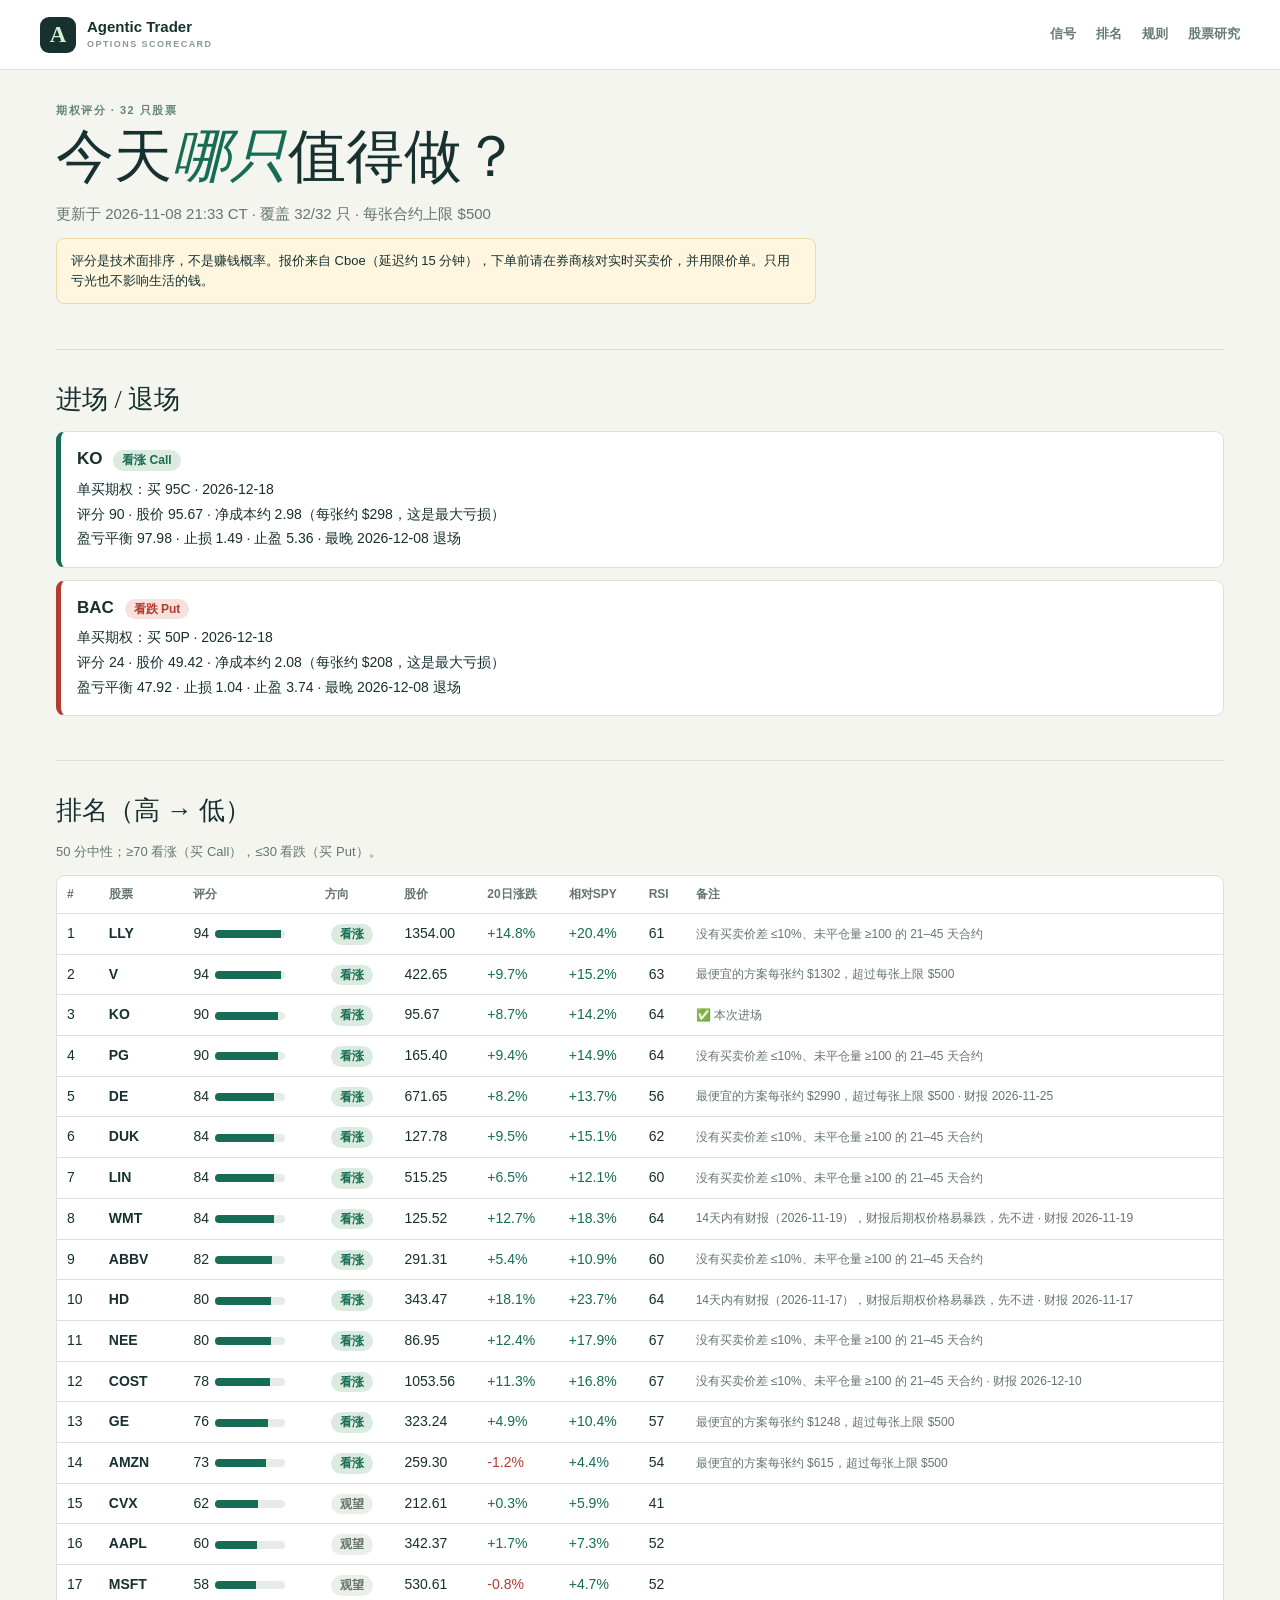
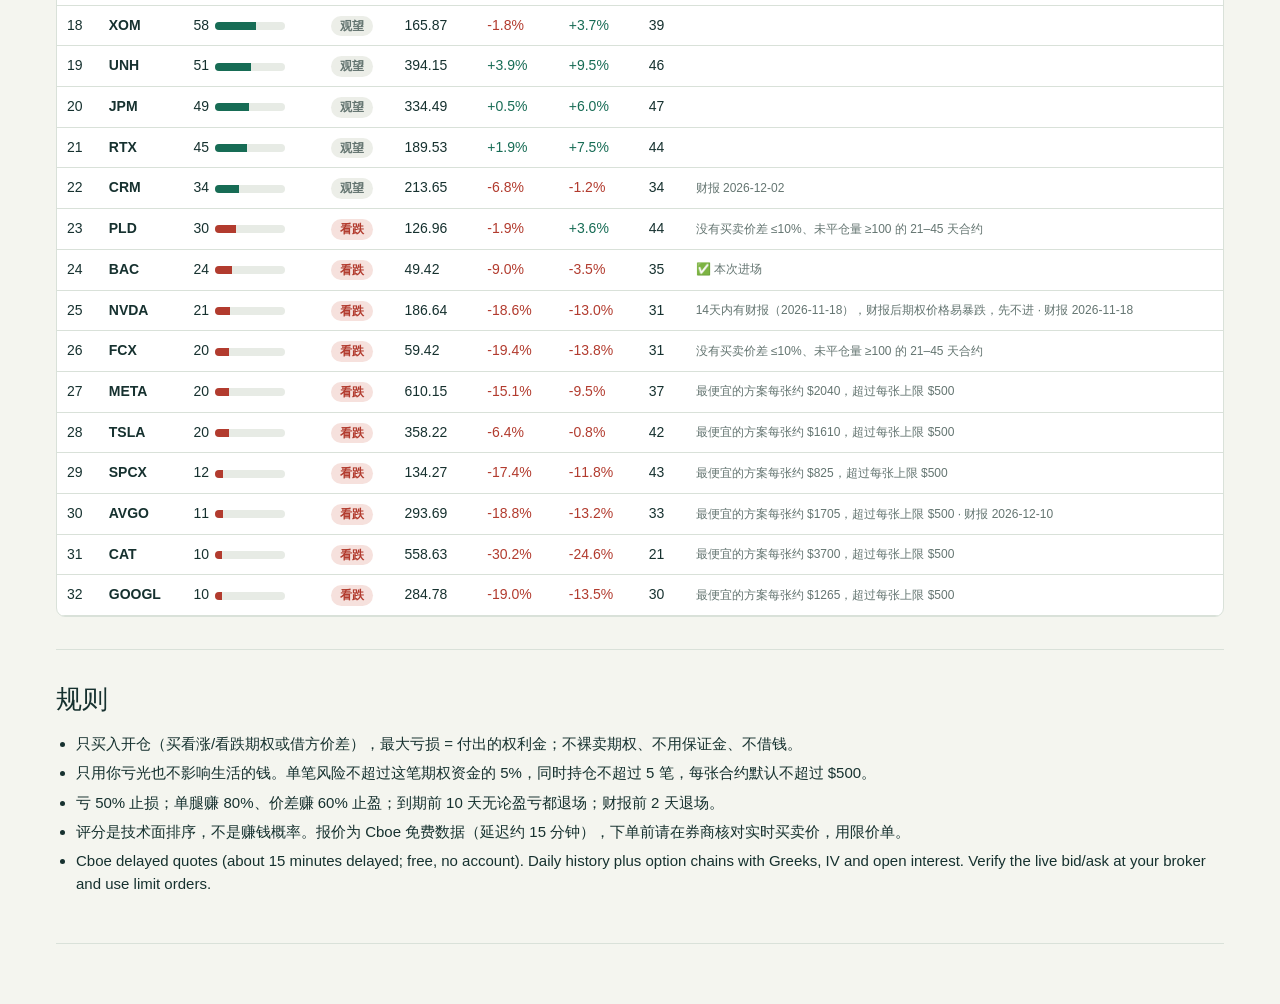
==== docs/options.html @ 3dd73ef0 "Add daily options scorecard for the 32-stock universe Scores each stock 0-100 (50 neutral, high = bu" ====
<!doctype html>
<html lang="zh-CN"><head><meta charset="utf-8"><meta name="viewport" content="width=device-width,initial-scale=1"><meta name="referrer" content="no-referrer"><meta name="theme-color" content="#132c2b"><title>Options Scorecard · Agentic Trader</title><link rel="icon" href="favicon.svg"><link rel="stylesheet" href="options.css?v=20261109"><script src="options.js?v=20261109" defer></script></head>
<body>
<header class="site-header"><a class="brand" href="index.html"><span class="brand-mark">A</span><span>Agentic Trader<small>OPTIONS SCORECARD</small></span></a><nav aria-label="Primary navigation"><a href="#signals">信号</a><a href="#ranking">排名</a><a href="#rules">规则</a><a href="watch.html">股票研究</a></nav></header>
<main>
<section class="hero"><p class="eyebrow">期权评分 · 32 只股票</p><h1>今天<em>哪只</em>值得做？</h1><p class="meta" id="meta">加载中…</p><p class="warn">评分是技术面排序，不是赚钱概率。报价来自 Cboe（延迟约 15 分钟），下单前请在券商核对实时买卖价，并用限价单。只用亏光也不影响生活的钱。</p></section>
<section id="signals"><h2>进场 / 退场</h2><div id="exits"></div><div id="entries"></div><div id="open"></div><p id="none" class="muted" hidden>本次没有新的进场或退场信号。</p></section>
<section id="ranking"><h2>排名（高 → 低）</h2><p class="muted">50 分中性；≥70 看涨（买 Call），≤30 看跌（买 Put）。</p><div class="table-wrap"><table><thead><tr><th>#</th><th>股票</th><th>评分</th><th>方向</th><th>股价</th><th>20日涨跌</th><th>相对SPY</th><th>RSI</th><th>备注</th></tr></thead><tbody id="rows"></tbody></table></div></section>
<section id="rules"><h2>规则</h2><ul id="rule-list"></ul></section>
</main>
</body></html>
---- docs/options.css ----
:root{--ink:#16312f;--muted:#647571;--paper:#f4f5ef;--line:#d9e1d9;--green:#176c55;--red:#b23b2e;--mint:#dcebe0;--rose:#f6e1dd;--card:#fff}
*{box-sizing:border-box}body{margin:0;background:var(--paper);color:var(--ink);font:15px/1.55 -apple-system,BlinkMacSystemFont,'Segoe UI','PingFang SC','Microsoft YaHei',sans-serif}
.site-header{min-height:70px;display:flex;align-items:center;justify-content:space-between;gap:16px;flex-wrap:wrap;padding:10px max(16px,calc((100vw - 1200px)/2));background:var(--card);border-bottom:1px solid var(--line)}
.brand{display:flex;align-items:center;gap:11px;text-decoration:none;color:inherit;font-weight:700;line-height:1.1}.brand small{display:block;font-size:9px;letter-spacing:.16em;color:#8a9992;margin-top:5px}
.brand-mark{width:36px;height:36px;background:var(--ink);border-radius:9px;color:#d1f3d5;display:grid;place-items:center;font-family:Georgia,serif;font-size:23px}
nav{display:flex;gap:20px;flex-wrap:wrap}nav a{font-size:13px;font-weight:600;text-decoration:none;color:#667b75}nav a:hover{color:var(--green)}
main{max-width:1200px;margin:auto;padding:0 16px 60px}section{padding:32px 0;border-bottom:1px solid var(--line)}
.eyebrow{margin:0 0 8px;color:#628579;font-size:11px;letter-spacing:.14em;font-weight:700}
h1{font:normal clamp(34px,6vw,58px)/1.05 Georgia,serif;margin:0}h1 em{color:var(--green)}h2{font:normal 26px Georgia,serif;margin:0 0 14px}
.meta{color:var(--muted);margin:14px 0 6px}.warn{background:#fff6e0;border:1px solid #ecd9a8;border-radius:8px;padding:12px 14px;font-size:13px;max-width:760px}
.muted{color:var(--muted);font-size:13px}
.card{background:var(--card);border:1px solid var(--line);border-left:5px solid var(--green);border-radius:9px;padding:14px 16px;margin:0 0 12px}
.card.put{border-left-color:var(--red)}.card.exit{border-left-color:#8a6d00;background:#fffaf0}
.card h3{margin:0 0 6px;font-size:17px}.card p{margin:3px 0;font-size:14px}
.tag{display:inline-block;font-size:12px;font-weight:700;border-radius:20px;padding:1px 9px;margin-left:6px}
.tag.call{background:var(--mint);color:var(--green)}.tag.put{background:var(--rose);color:var(--red)}.tag.wait{background:#eceee8;color:var(--muted)}
.table-wrap{overflow-x:auto;background:var(--card);border:1px solid var(--line);border-radius:9px}
table{border-collapse:collapse;width:100%;font-size:14px}th,td{padding:9px 10px;text-align:left;border-bottom:1px solid var(--line);white-space:nowrap}th{font-size:12px;color:var(--muted);font-weight:600}
td.note{white-space:normal;min-width:220px;font-size:12px;color:var(--muted)}
.bar{display:inline-block;width:70px;height:8px;background:#e7ebe5;border-radius:4px;vertical-align:middle;margin-left:6px;position:relative;overflow:hidden}.bar i{position:absolute;top:0;bottom:0;left:0;background:var(--green)}.bar.low i{background:var(--red)}
.pos{color:var(--green)}.neg{color:var(--red)}ul{padding-left:20px}li{margin:6px 0}
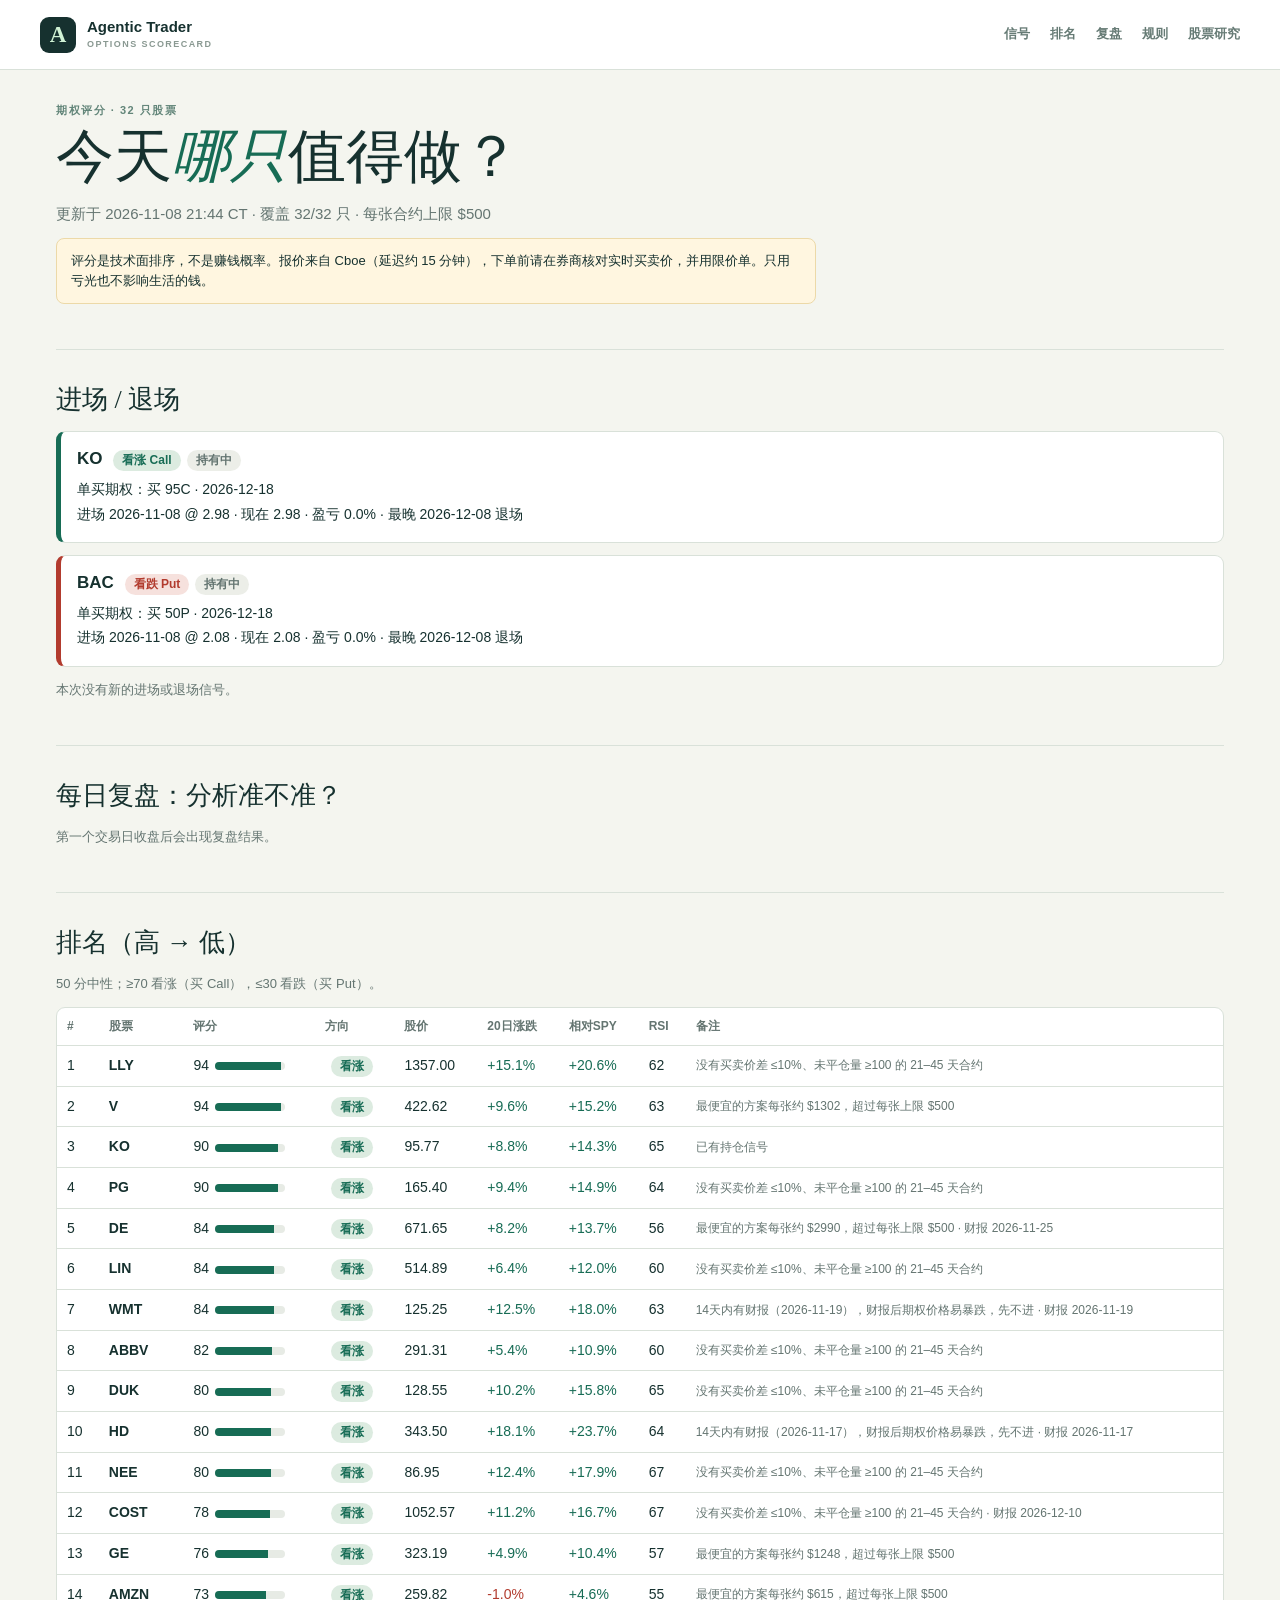
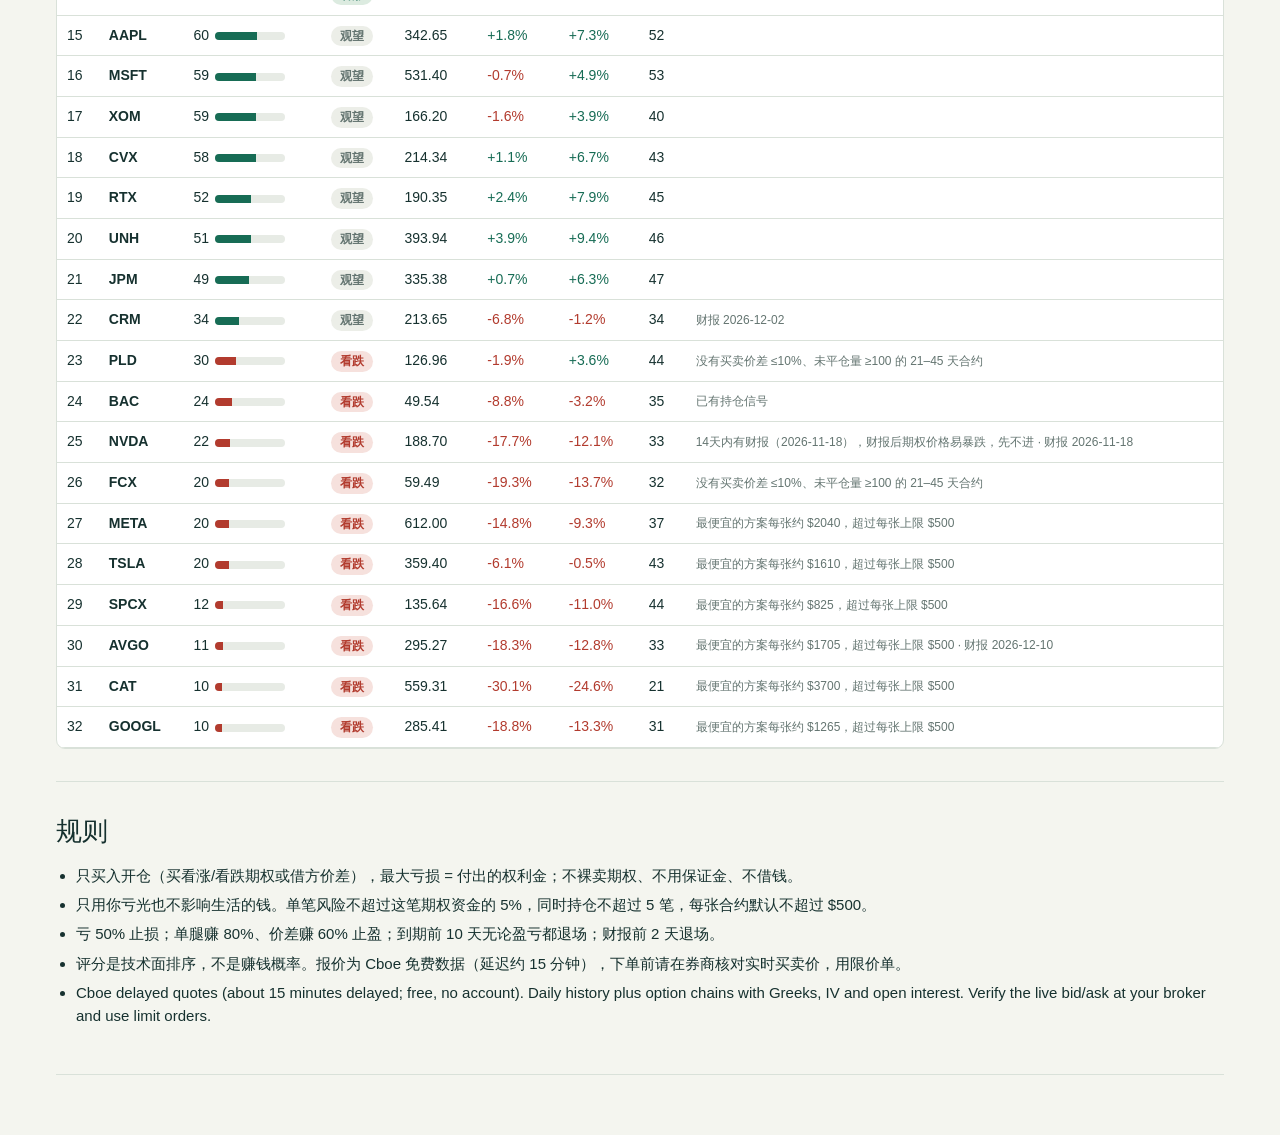
==== commit d316077c: "Add 10-minute options scan workflow and end-of-day review - GitHub Actions scans every 10 minutes on" ====
--- a/docs/options.html
+++ b/docs/options.html
@@ -1,10 +1,11 @@
 <!doctype html>
 <html lang="zh-CN"><head><meta charset="utf-8"><meta name="viewport" content="width=device-width,initial-scale=1"><meta name="referrer" content="no-referrer"><meta name="theme-color" content="#132c2b"><title>Options Scorecard · Agentic Trader</title><link rel="icon" href="favicon.svg"><link rel="stylesheet" href="options.css?v=20261109"><script src="options.js?v=20261109" defer></script></head>
 <body>
-<header class="site-header"><a class="brand" href="index.html"><span class="brand-mark">A</span><span>Agentic Trader<small>OPTIONS SCORECARD</small></span></a><nav aria-label="Primary navigation"><a href="#signals">信号</a><a href="#ranking">排名</a><a href="#rules">规则</a><a href="watch.html">股票研究</a></nav></header>
+<header class="site-header"><a class="brand" href="index.html"><span class="brand-mark">A</span><span>Agentic Trader<small>OPTIONS SCORECARD</small></span></a><nav aria-label="Primary navigation"><a href="#signals">信号</a><a href="#ranking">排名</a><a href="#review">复盘</a><a href="#rules">规则</a><a href="watch.html">股票研究</a></nav></header>
 <main>
 <section class="hero"><p class="eyebrow">期权评分 · 32 只股票</p><h1>今天<em>哪只</em>值得做？</h1><p class="meta" id="meta">加载中…</p><p class="warn">评分是技术面排序，不是赚钱概率。报价来自 Cboe（延迟约 15 分钟），下单前请在券商核对实时买卖价，并用限价单。只用亏光也不影响生活的钱。</p></section>
 <section id="signals"><h2>进场 / 退场</h2><div id="exits"></div><div id="entries"></div><div id="open"></div><p id="none" class="muted" hidden>本次没有新的进场或退场信号。</p></section>
+<section id="review"><h2>每日复盘：分析准不准？</h2><div id="review-body"><p class="muted">第一个交易日收盘后会出现复盘结果。</p></div></section>
 <section id="ranking"><h2>排名（高 → 低）</h2><p class="muted">50 分中性；≥70 看涨（买 Call），≤30 看跌（买 Put）。</p><div class="table-wrap"><table><thead><tr><th>#</th><th>股票</th><th>评分</th><th>方向</th><th>股价</th><th>20日涨跌</th><th>相对SPY</th><th>RSI</th><th>备注</th></tr></thead><tbody id="rows"></tbody></table></div></section>
 <section id="rules"><h2>规则</h2><ul id="rule-list"></ul></section>
 </main>
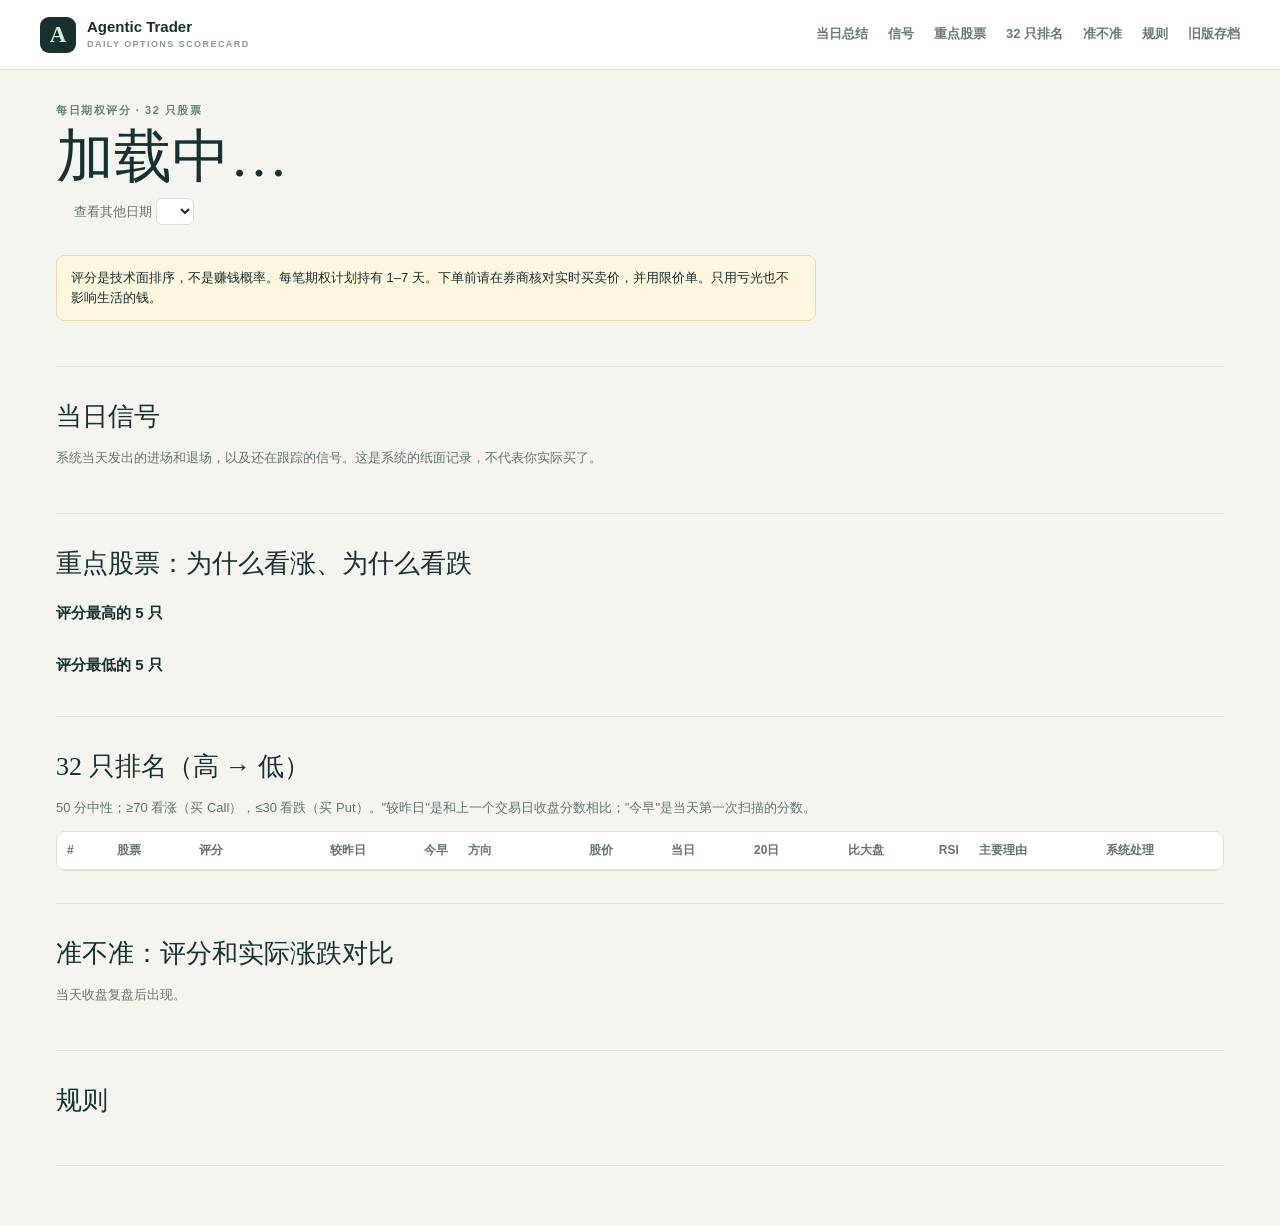
==== commit 2b8f8432: "Reorganize site around the daily options scorecard; 1-7 day holds (v1.2) - Home page is now the dail" ====
--- a/docs/options.html
+++ b/docs/options.html
@@ -1,12 +1 @@
-<!doctype html>
-<html lang="zh-CN"><head><meta charset="utf-8"><meta name="viewport" content="width=device-width,initial-scale=1"><meta name="referrer" content="no-referrer"><meta name="theme-color" content="#132c2b"><title>Options Scorecard · Agentic Trader</title><link rel="icon" href="favicon.svg"><link rel="stylesheet" href="options.css?v=20261109"><script src="options.js?v=20261109" defer></script></head>
-<body>
-<header class="site-header"><a class="brand" href="index.html"><span class="brand-mark">A</span><span>Agentic Trader<small>OPTIONS SCORECARD</small></span></a><nav aria-label="Primary navigation"><a href="#signals">信号</a><a href="#ranking">排名</a><a href="#review">复盘</a><a href="#rules">规则</a><a href="watch.html">股票研究</a></nav></header>
-<main>
-<section class="hero"><p class="eyebrow">期权评分 · 32 只股票</p><h1>今天<em>哪只</em>值得做？</h1><p class="meta" id="meta">加载中…</p><p class="warn">评分是技术面排序，不是赚钱概率。报价来自 Cboe（延迟约 15 分钟），下单前请在券商核对实时买卖价，并用限价单。只用亏光也不影响生活的钱。</p></section>
-<section id="signals"><h2>进场 / 退场</h2><div id="exits"></div><div id="entries"></div><div id="open"></div><p id="none" class="muted" hidden>本次没有新的进场或退场信号。</p></section>
-<section id="review"><h2>每日复盘：分析准不准？</h2><div id="review-body"><p class="muted">第一个交易日收盘后会出现复盘结果。</p></div></section>
-<section id="ranking"><h2>排名（高 → 低）</h2><p class="muted">50 分中性；≥70 看涨（买 Call），≤30 看跌（买 Put）。</p><div class="table-wrap"><table><thead><tr><th>#</th><th>股票</th><th>评分</th><th>方向</th><th>股价</th><th>20日涨跌</th><th>相对SPY</th><th>RSI</th><th>备注</th></tr></thead><tbody id="rows"></tbody></table></div></section>
-<section id="rules"><h2>规则</h2><ul id="rule-list"></ul></section>
-</main>
-</body></html>
+<!doctype html><html lang="zh-CN"><head><meta charset="utf-8"><meta http-equiv="refresh" content="0; url=index.html"><link rel="canonical" href="index.html"><title>已移到首页</title></head><body><p>期权评分已移到<a href="index.html">首页</a>。</p></body></html>
